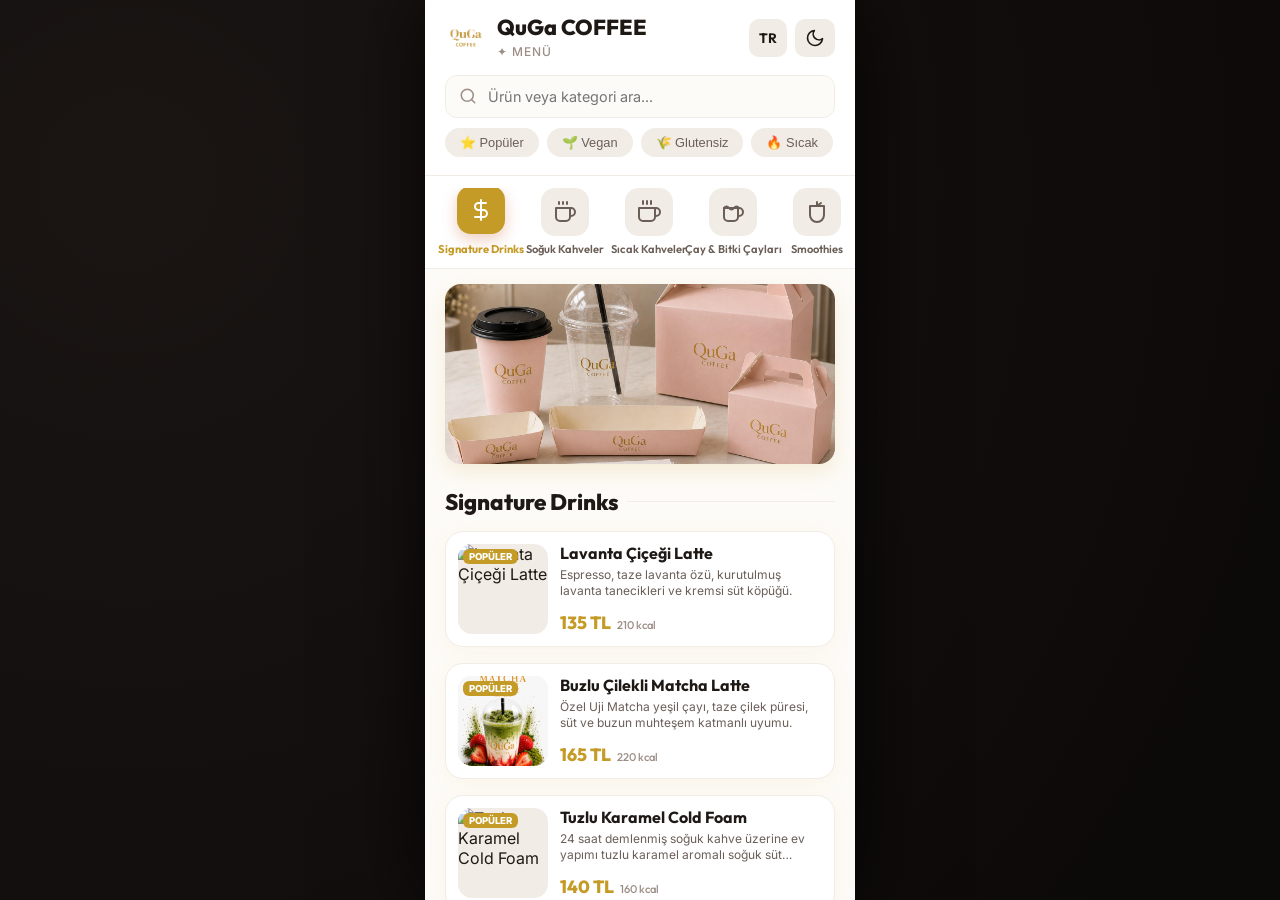
==== index.html @ a7fd1b4b "QuGa COFFEE statik QR menü" ====
<!DOCTYPE html>
<html lang="tr" data-theme="light">

<head>
  <meta charset="UTF-8">
  <meta name="viewport" content="width=device-width, initial-scale=1.0">
  <title>QuGa COFFEE | Menü</title>
  <meta name="description" content="QuGa COFFEE'nin tüm lezzetlerini keşfedin. Özel içecekler, smoothie'ler ve daha fazlası.">
  <link rel="stylesheet" href="app.css">
</head>

<body>
  <div class="app-shell">

    <!-- MOBILE SCREEN -->
    <div class="mobile-frame" id="app-view">

      <!-- STICKY HEADER -->
      <header>
        <div class="header-top">
          <div class="branding">
            <div class="logo-circle" style="background: transparent; box-shadow: none;">
              <img src="256c61ef-ed13-48c1-b684-1bd9c022a3b7.png" alt="QuGa COFFEE Logo"
                style="width: 44px; height: 44px; border-radius: 12px; object-fit: contain;">
            </div>
            <div class="brand-details">
              <h1 id="brand-name">QuGa COFFEE</h1>
              <span id="location-label">✦ Menü</span>
            </div>
          </div>

          <div class="header-actions">
            <!-- Language Toggle -->
            <button class="icon-btn" id="lang-toggle" aria-label="Dil Değiştir">
              <span id="lang-label">TR</span>
            </button>
            <!-- Theme Toggle -->
            <button class="icon-btn" id="theme-toggle" aria-label="Tema Değiştir">
              <svg id="theme-icon-dark" viewBox="0 0 24 24" width="20" height="20" fill="none" stroke="currentColor"
                stroke-width="2" stroke-linecap="round" stroke-linejoin="round">
                <path d="M21 12.79A9 9 0 1 1 11.21 3 7 7 0 0 0 21 12.79z" />
              </svg>
            </button>
          </div>
        </div>

        <!-- Search & Filter Tags -->
        <div class="search-filter-row">
          <div class="search-bar">
            <svg viewBox="0 0 24 24" width="18" height="18" fill="none" stroke="currentColor" stroke-width="2"
              stroke-linecap="round" stroke-linejoin="round">
              <circle cx="11" cy="11" r="8" />
              <line x1="21" y1="21" x2="16.65" y2="16.65" />
            </svg>
            <input type="text" id="menu-search" placeholder="Ürün veya kategori ara...">
          </div>
          <div class="filter-scroll">
            <button class="filter-pill" data-tag="popular" id="filter-popular">⭐ Popüler</button>
            <button class="filter-pill" data-tag="vegan" id="filter-vegan">🌱 Vegan</button>
            <button class="filter-pill" data-tag="gf" id="filter-gf">🌾 Glutensiz</button>
            <button class="filter-pill" data-tag="hot" id="filter-hot">🔥 Sıcak</button>
            <button class="filter-pill" data-tag="cold" id="filter-cold">❄️ Soğuk</button>
          </div>
        </div>
      </header>

      <!-- STICKY CATEGORY SLIDER -->
      <nav class="category-container" id="category-bar">
        <div class="category-scroll" id="categories-list">
          <!-- Populated dynamically via JS -->
        </div>
      </nav>

      <!-- WELCOME HERO BANNER -->
      <div class="welcome-hero" style="padding: 15px 20px 0 20px;">
        <img src="c365ce85-02cf-4708-bcb3-cc305e992cad.jpg" alt="QuGa COFFEE"
          style="width: 100%; height: 180px; object-fit: cover; border-radius: 16px; box-shadow: 0 8px 20px rgba(197, 155, 39, 0.15);">
      </div>

      <!-- DYNAMIC MENU BODY -->
      <main class="menu-section" id="menu-container">
        <!-- Populated dynamically via JS -->
      </main>

      <!-- FOOTER -->
      <footer class="app-footer">
        <span>© 2026 QuGa COFFEE</span>
      </footer>

      <!-- PRODUCT DETAIL MODAL -->
      <div class="modal-overlay" id="product-detail-modal">
        <div class="modal-sheet">
          <div class="modal-header">
            <span class="tag-mini" id="modal-category">Kategori</span>
            <button class="modal-close" id="btn-close-modal" aria-label="Kapat">
              <svg viewBox="0 0 24 24" width="20" height="20" fill="none" stroke="currentColor" stroke-width="2"
                stroke-linecap="round" stroke-linejoin="round">
                <line x1="18" y1="6" x2="6" y2="18" />
                <line x1="6" y1="6" x2="18" y2="18" />
              </svg>
            </button>
          </div>

          <img class="modal-hero-img" id="modal-image" src="" alt="Ürün Detay Görseli">

          <div class="modal-title-row">
            <h2 id="modal-name">Ürün İsmi</h2>
            <div class="menu-price" id="modal-price">0 TL</div>
          </div>

          <p class="modal-desc" id="modal-desc">Ürün açıklaması burada yer alır.</p>

          <div class="modal-meta-row">
            <div class="modal-meta-item" id="modal-cal-row">
              <span id="lbl-calories">Kalori</span>: <strong id="modal-calories">0 kcal</strong>
            </div>
            <div class="modal-meta-item" id="modal-allergen-row">
              <span id="lbl-allergens">Alerjen</span>: <strong id="modal-allergens">—</strong>
            </div>
          </div>
        </div>
      </div>

    </div>
    <!-- /mobile-frame -->

  </div>

  <!-- LOAD SCRIPTS -->
  <script src="menu-data.js"></script>
  <script src="app.js"></script>
</body>

</html>
---- app.css ----
/* app.css - Premium QR Menu Design System */

@import url('https://fonts.googleapis.com/css2?family=Inter:wght@300;400;500;600&family=Outfit:wght@400;500;600;700;800&display=swap');

:root {
  /* Light Theme Variables (QuGa Gold & Matcha/Rose) */
  --bg-color: #FDFBF7;
  --panel-bg: #FFFFFF;
  --text-primary: #1F1916;
  --text-secondary: #6B5E57;
  --text-tertiary: #9C8E86;
  --accent-amber: #C59B27;       /* QuGa Gold */
  --accent-amber-light: #FAF2E3; /* Soft Gold Background */
  --accent-mint: #7A9354;        /* Soft Matcha Green */
  --accent-mint-light: #F0F4E8;  /* Light Matcha Background */
  --accent-rose: #F3CFC6;        /* QuGa Pastel Pink */
  --accent-rose-light: #FDF5F2;  /* Light Pink Background */
  --border-color: #F1ECE6;
  --card-shadow: 0 4px 20px rgba(197, 155, 39, 0.06);
  --hover-shadow: 0 10px 30px rgba(197, 155, 39, 0.12);
  --glass-bg: rgba(255, 255, 255, 0.8);
  --glass-border: rgba(241, 236, 230, 0.5);
  
  --font-heading: 'Outfit', sans-serif;
  --font-body: 'Inter', sans-serif;
  
  --safe-area-top: 0px;
  --safe-area-bottom: 0px;
}

[data-theme="dark"] {
  /* Dark Theme Variables (Deep Rich Espresso & Warm Gold) */
  --bg-color: #120F0E;
  --panel-bg: #1A1513;
  --text-primary: #F7F5F2;
  --text-secondary: #BFAFA6;
  --text-tertiary: #8C7B72;
  --accent-amber: #D5B263;       /* Bright QuGa Gold */
  --accent-amber-light: #2A2114; /* Dark Gold Background */
  --accent-mint: #9EBD6E;        /* Bright Matcha Green */
  --accent-mint-light: #1D2413;  /* Dark Green Background */
  --accent-rose: #E2B4A8;        /* Rose Gold / Pink */
  --accent-rose-light: #251B18;  /* Dark Rose Background */
  --border-color: #29221F;
  --card-shadow: 0 4px 20px rgba(0, 0, 0, 0.4);
  --hover-shadow: 0 10px 30px rgba(0, 0, 0, 0.6);
  --glass-bg: rgba(26, 21, 19, 0.8);
  --glass-border: rgba(41, 34, 31, 0.5);
}

/* Reset & Base Styles */
* {
  margin: 0;
  padding: 0;
  box-sizing: border-box;
  -webkit-tap-highlight-color: transparent;
}

body {
  font-family: var(--font-body);
  background-color: var(--bg-color);
  color: var(--text-primary);
  overflow-x: hidden;
  min-height: 100vh;
}

/* Custom Scrollbar */
::-webkit-scrollbar {
  width: 6px;
  height: 6px;
}
::-webkit-scrollbar-track {
  background: transparent;
}
::-webkit-scrollbar-thumb {
  background: var(--border-color);
  border-radius: 10px;
}
::-webkit-scrollbar-thumb:hover {
  background: var(--text-tertiary);
}

/* ── App Shell & Mobile Frame ───────────────────────────────────────────── */

.app-shell {
  display: flex;
  justify-content: center;
  align-items: flex-start;
  min-height: 100vh;
  background: var(--bg-color);
}

/* On desktop: render as a centered phone-sized column */
@media (min-width: 601px) {
  .app-shell {
    background: radial-gradient(circle at 10% 20%, #1a1513 0%, #0c0a09 90%);
  }
  .mobile-frame {
    width: 430px;
    min-height: 100vh;
    max-height: 100vh;
    overflow-y: auto;
    background-color: var(--bg-color);
    box-shadow: 0 0 80px rgba(0,0,0,0.8);
    position: relative;
  }
}

/* On mobile: full screen */
@media (max-width: 600px) {
  .mobile-frame {
    width: 100vw;
    min-height: 100vh;
    overflow-y: auto;
    background-color: var(--bg-color);
  }
}

/* Shared mobile-frame styles */
.mobile-frame {
  display: flex;
  flex-direction: column;
}


/* Main Application Styling */

/* Header & Banner */
header {
  padding: 16px 20px;
  background: var(--panel-bg);
  border-bottom: 1px solid var(--border-color);
  display: flex;
  flex-direction: column;
  gap: 15px;
  position: sticky;
  top: 0;
  z-index: 100;
}

.header-top {
  display: flex;
  justify-content: space-between;
  align-items: center;
}

.branding {
  display: flex;
  align-items: center;
  gap: 10px;
}

.logo-circle {
  width: 42px;
  height: 42px;
  border-radius: 12px;
  display: flex;
  align-items: center;
  justify-content: center;
}

.brand-details h1 {
  font-family: var(--font-heading);
  font-size: 1.35rem;
  font-weight: 800;
  color: var(--text-primary);
  line-height: 1.1;
}

.brand-details span {
  font-size: 0.75rem;
  color: var(--text-tertiary);
  font-weight: 500;
  text-transform: uppercase;
  letter-spacing: 1px;
}

.header-actions {
  display: flex;
  align-items: center;
  gap: 8px;
}

.icon-btn {
  min-width: 38px;
  height: 38px;
  border-radius: 10px;
  background: var(--border-color);
  border: none;
  color: var(--text-primary);
  display: flex;
  align-items: center;
  justify-content: center;
  padding: 0 10px;
  cursor: pointer;
  transition: all 0.2s ease;
  font-family: var(--font-heading);
  font-weight: 700;
  font-size: 0.85rem;
}

.icon-btn:hover {
  background: var(--accent-amber-light);
  color: var(--accent-amber);
}

/* Search and Filters */
.search-filter-row {
  display: flex;
  flex-direction: column;
  gap: 10px;
}

.search-bar {
  position: relative;
  width: 100%;
}

.search-bar input {
  width: 100%;
  padding: 12px 16px 12px 42px;
  border-radius: 12px;
  border: 1px solid var(--border-color);
  background: var(--bg-color);
  color: var(--text-primary);
  font-family: var(--font-body);
  font-size: 0.9rem;
  transition: all 0.2s ease;
}

.search-bar input:focus {
  outline: none;
  border-color: var(--accent-amber);
  box-shadow: 0 0 0 3px var(--accent-amber-light);
}

.search-bar svg {
  position: absolute;
  left: 14px;
  top: 50%;
  transform: translateY(-50%);
  color: var(--text-tertiary);
}

/* Dietary Filter Tags */
.filter-scroll {
  display: flex;
  gap: 8px;
  overflow-x: auto;
  padding-bottom: 2px;
  scrollbar-width: none; /* Firefox */
}

.filter-scroll::-webkit-scrollbar {
  display: none; /* Chrome/Safari */
}

.filter-pill {
  padding: 6px 14px;
  border-radius: 20px;
  background: var(--border-color);
  border: 1px solid transparent;
  color: var(--text-secondary);
  font-size: 0.8rem;
  font-weight: 500;
  cursor: pointer;
  white-space: nowrap;
  transition: all 0.2s ease;
  display: flex;
  align-items: center;
  gap: 6px;
}

.filter-pill.active {
  background: var(--accent-amber-light);
  border-color: var(--accent-amber);
  color: var(--accent-amber);
}

.filter-pill.active-mint {
  background: var(--accent-mint-light);
  border-color: var(--accent-mint);
  color: var(--accent-mint);
}

/* Sticky Category Scroll */
.category-container {
  background: var(--panel-bg);
  border-bottom: 1px solid var(--border-color);
  position: sticky;
  top: 135px; /* Just below header */
  z-index: 99;
  padding: 12px 0;
}

.category-scroll {
  display: flex;
  gap: 12px;
  overflow-x: auto;
  padding: 0 20px;
  scrollbar-width: none;
}

.category-scroll::-webkit-scrollbar {
  display: none;
}

.category-card {
  display: flex;
  flex-direction: column;
  align-items: center;
  gap: 6px;
  min-width: 72px;
  cursor: pointer;
  transition: all 0.2s ease;
}

.category-icon {
  width: 48px;
  height: 48px;
  border-radius: 14px;
  background: var(--border-color);
  color: var(--text-secondary);
  display: flex;
  align-items: center;
  justify-content: center;
  transition: all 0.2s ease;
}

.category-card span {
  font-family: var(--font-heading);
  font-size: 0.7rem;
  font-weight: 600;
  color: var(--text-secondary);
  text-align: center;
  white-space: nowrap;
}

.category-card.active .category-icon {
  background: var(--accent-amber);
  color: #FFFFFF;
  box-shadow: 0 6px 15px rgba(194, 65, 12, 0.25);
  transform: translateY(-2px);
}

.category-card.active span {
  color: var(--accent-amber);
  font-weight: 700;
}

/* Menu Items List */
.menu-section {
  padding: 20px;
}

.section-title {
  font-family: var(--font-heading);
  font-size: 1.4rem;
  font-weight: 800;
  margin-bottom: 15px;
  color: var(--text-primary);
  display: flex;
  align-items: center;
  gap: 8px;
}

.section-title::after {
  content: '';
  flex: 1;
  height: 1px;
  background: var(--border-color);
}

.menu-grid {
  display: flex;
  flex-direction: column;
  gap: 16px;
  margin-bottom: 35px;
}

/* Modern Glassmorphic Menu Card */
.menu-card {
  display: flex;
  background: var(--panel-bg);
  border: 1px solid var(--border-color);
  border-radius: 18px;
  padding: 12px;
  gap: 12px;
  box-shadow: var(--card-shadow);
  transition: all 0.25s cubic-bezier(0.4, 0, 0.2, 1);
  cursor: pointer;
  position: relative;
  overflow: hidden;
}

.menu-card:hover {
  transform: translateY(-2px);
  box-shadow: var(--hover-shadow);
  border-color: var(--accent-amber-light);
}

.menu-card-img-wrapper {
  width: 90px;
  height: 90px;
  border-radius: 14px;
  overflow: hidden;
  position: relative;
  flex-shrink: 0;
  background: #F1ECE6;
}

.menu-card-img {
  width: 100%;
  height: 100%;
  object-fit: cover;
  transition: transform 0.3s ease;
}

.menu-card:hover .menu-card-img {
  transform: scale(1.08);
}

.badge-overlay {
  position: absolute;
  top: 5px;
  left: 5px;
  background: var(--accent-amber);
  color: white;
  font-size: 0.6rem;
  font-weight: 800;
  padding: 2px 6px;
  border-radius: 6px;
  text-transform: uppercase;
}

.badge-overlay.badge-cold {
  background: var(--accent-mint);
}

.menu-card-info {
  flex: 1;
  display: flex;
  flex-direction: column;
  justify-content: space-between;
}

.menu-card-top h3 {
  font-family: var(--font-heading);
  font-size: 1rem;
  font-weight: 700;
  color: var(--text-primary);
  margin-bottom: 4px;
  line-height: 1.2;
}

.menu-card-desc {
  font-size: 0.75rem;
  color: var(--text-secondary);
  line-height: 1.35;
  display: -webkit-box;
  -webkit-line-clamp: 2;
  -webkit-box-orient: vertical;
  overflow: hidden;
  margin-bottom: 6px;
}

.menu-card-bottom {
  display: flex;
  justify-content: space-between;
  align-items: center;
}

.menu-price {
  font-family: var(--font-heading);
  font-size: 1.1rem;
  font-weight: 800;
  color: var(--accent-amber);
}

.menu-cal {
  font-size: 0.7rem;
  color: var(--text-tertiary);
  margin-left: 6px;
  font-weight: 500;
}

.btn-add-quick {
  width: 32px;
  height: 32px;
  border-radius: 10px;
  background: var(--accent-amber-light);
  color: var(--accent-amber);
  border: none;
  display: flex;
  align-items: center;
  justify-content: center;
  cursor: pointer;
  transition: all 0.2s ease;
}

.btn-add-quick:hover {
  background: var(--accent-amber);
  color: white;
  transform: scale(1.05);
}

.item-tags {
  display: flex;
  gap: 4px;
  margin-top: 4px;
}

.tag-mini {
  font-size: 0.6rem;
  font-weight: 600;
  padding: 1px 5px;
  border-radius: 4px;
  background: var(--border-color);
  color: var(--text-secondary);
}

.tag-mini.tag-vegan {
  background: var(--accent-mint-light);
  color: var(--accent-mint);
}

/* Removed: floating cart/waiter buttons (static menu has no ordering) */

/* Detail Modal Overlay */
.modal-overlay {
  position: absolute;
  top: 0;
  left: 0;
  width: 100%;
  height: 100%;
  background: rgba(0, 0, 0, 0.6);
  backdrop-filter: blur(4px);
  z-index: 300;
  display: flex;
  justify-content: flex-end;
  flex-direction: column;
  opacity: 0;
  pointer-events: none;
  transition: opacity 0.3s ease;
}

.modal-overlay.open {
  opacity: 1;
  pointer-events: auto;
}

.modal-sheet {
  background: var(--panel-bg);
  border-top-left-radius: 32px;
  border-top-right-radius: 32px;
  max-height: 85%;
  overflow-y: auto;
  padding: 24px;
  display: flex;
  flex-direction: column;
  transform: translateY(100%);
  transition: transform 0.3s cubic-bezier(0.16, 1, 0.3, 1);
  box-shadow: 0 -10px 40px rgba(0,0,0,0.15);
}

.modal-overlay.open .modal-sheet {
  transform: translateY(0);
}

.modal-header {
  display: flex;
  justify-content: space-between;
  align-items: center;
  margin-bottom: 20px;
}

.modal-close {
  width: 36px;
  height: 36px;
  border-radius: 50%;
  background: var(--border-color);
  border: none;
  color: var(--text-primary);
  display: flex;
  align-items: center;
  justify-content: center;
  cursor: pointer;
}

.modal-hero-img {
  width: 100%;
  height: 200px;
  border-radius: 20px;
  object-fit: cover;
  margin-bottom: 20px;
}

.modal-title-row {
  display: flex;
  justify-content: space-between;
  align-items: flex-start;
  margin-bottom: 10px;
}

.modal-title-row h2 {
  font-family: var(--font-heading);
  font-size: 1.35rem;
  font-weight: 800;
  color: var(--text-primary);
  max-width: 75%;
}

.modal-desc {
  font-size: 0.85rem;
  color: var(--text-secondary);
  line-height: 1.5;
  margin-bottom: 20px;
}

.modal-meta-row {
  display: flex;
  gap: 15px;
  padding-bottom: 20px;
  border-bottom: 1px solid var(--border-color);
  margin-bottom: 20px;
  font-size: 0.8rem;
  color: var(--text-secondary);
}

.modal-meta-item strong {
  color: var(--text-primary);
}

/* Removed: customizer, qty control, add-to-cart button (static menu) */

/* App Footer */
.app-footer {
  padding: 24px 20px;
  text-align: center;
  border-top: 1px solid var(--border-color);
  font-size: 0.8rem;
  color: var(--text-tertiary);
}

/* App Footer */
.app-footer {
  padding: 24px 20px;
  text-align: center;
  border-top: 1px solid var(--border-color);
  font-size: 0.8rem;
  color: var(--text-tertiary);
}

/* Empty Search State */
.search-empty {
  display: flex;
  flex-direction: column;
  align-items: center;
  justify-content: center;
  padding: 40px 20px;
  color: var(--text-tertiary);
  gap: 10px;
}

.search-empty p {
  font-size: 0.9rem;
  text-align: center;
}
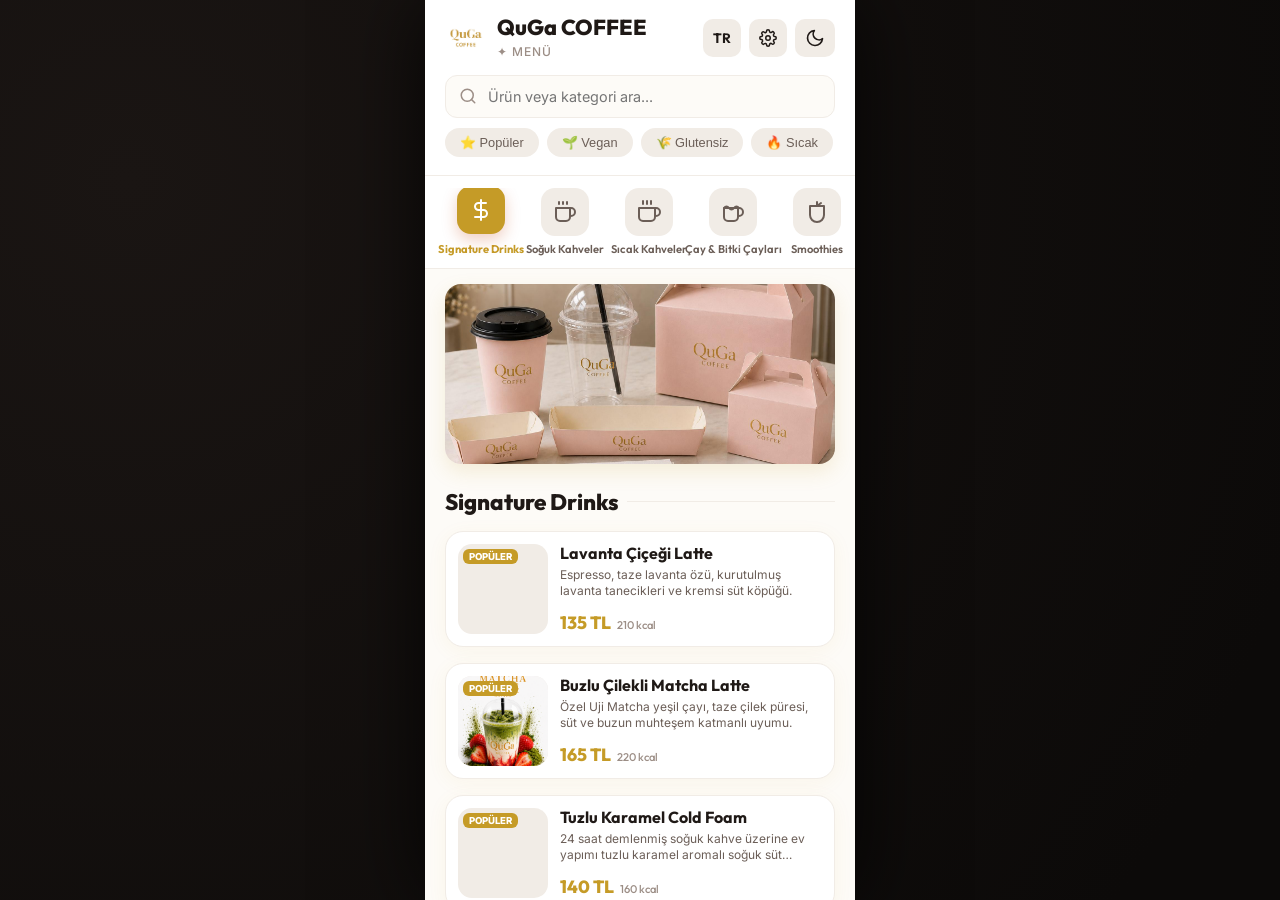
==== commit 5880edb0: "Admin paneli: fiyat ve resim düzenleme" ====
--- a/index.html
+++ b/index.html
@@ -33,6 +33,14 @@
             <!-- Language Toggle -->
             <button class="icon-btn" id="lang-toggle" aria-label="Dil Değiştir">
               <span id="lang-label">TR</span>
+            </button>
+            <!-- Admin Trigger (settings icon) -->
+            <button class="icon-btn" id="btn-admin-trigger" aria-label="Admin Girişi">
+              <svg viewBox="0 0 24 24" width="18" height="18" fill="none" stroke="currentColor"
+                stroke-width="2" stroke-linecap="round" stroke-linejoin="round">
+                <circle cx="12" cy="12" r="3"/>
+                <path d="M19.4 15a1.65 1.65 0 0 0 .33 1.82l.06.06a2 2 0 0 1-2.83 2.83l-.06-.06a1.65 1.65 0 0 0-1.82-.33 1.65 1.65 0 0 0-1 1.51V21a2 2 0 0 1-4 0v-.09A1.65 1.65 0 0 0 9 19.4a1.65 1.65 0 0 0-1.82.33l-.06.06a2 2 0 0 1-2.83-2.83l.06-.06A1.65 1.65 0 0 0 4.68 15a1.65 1.65 0 0 0-1.51-1H3a2 2 0 0 1 0-4h.09A1.65 1.65 0 0 0 4.6 9a1.65 1.65 0 0 0-.33-1.82l-.06-.06a2 2 0 0 1 2.83-2.83l.06.06A1.65 1.65 0 0 0 9 4.68a1.65 1.65 0 0 0 1-1.51V3a2 2 0 0 1 4 0v.09a1.65 1.65 0 0 0 1 1.51 1.65 1.65 0 0 0 1.82-.33l.06-.06a2 2 0 0 1 2.83 2.83l-.06.06A1.65 1.65 0 0 0 19.4 9a1.65 1.65 0 0 0 1.51 1H21a2 2 0 0 1 0 4h-.09a1.65 1.65 0 0 0-1.51 1z"/>
+              </svg>
             </button>
             <!-- Theme Toggle -->
             <button class="icon-btn" id="theme-toggle" aria-label="Tema Değiştir">
@@ -66,9 +74,7 @@
 
       <!-- STICKY CATEGORY SLIDER -->
       <nav class="category-container" id="category-bar">
-        <div class="category-scroll" id="categories-list">
-          <!-- Populated dynamically via JS -->
-        </div>
+        <div class="category-scroll" id="categories-list"></div>
       </nav>
 
       <!-- WELCOME HERO BANNER -->
@@ -78,16 +84,16 @@
       </div>
 
       <!-- DYNAMIC MENU BODY -->
-      <main class="menu-section" id="menu-container">
-        <!-- Populated dynamically via JS -->
-      </main>
+      <main class="menu-section" id="menu-container"></main>
 
       <!-- FOOTER -->
       <footer class="app-footer">
         <span>© 2026 QuGa COFFEE</span>
       </footer>
 
+      <!-- ══════════════════════════════════════════════ -->
       <!-- PRODUCT DETAIL MODAL -->
+      <!-- ══════════════════════════════════════════════ -->
       <div class="modal-overlay" id="product-detail-modal">
         <div class="modal-sheet">
           <div class="modal-header">
@@ -95,31 +101,150 @@
             <button class="modal-close" id="btn-close-modal" aria-label="Kapat">
               <svg viewBox="0 0 24 24" width="20" height="20" fill="none" stroke="currentColor" stroke-width="2"
                 stroke-linecap="round" stroke-linejoin="round">
-                <line x1="18" y1="6" x2="6" y2="18" />
-                <line x1="6" y1="6" x2="18" y2="18" />
-              </svg>
-            </button>
-          </div>
-
+                <line x1="18" y1="6" x2="6" y2="18" /><line x1="6" y1="6" x2="18" y2="18" />
+              </svg>
+            </button>
+          </div>
           <img class="modal-hero-img" id="modal-image" src="" alt="Ürün Detay Görseli">
-
           <div class="modal-title-row">
             <h2 id="modal-name">Ürün İsmi</h2>
             <div class="menu-price" id="modal-price">0 TL</div>
           </div>
-
           <p class="modal-desc" id="modal-desc">Ürün açıklaması burada yer alır.</p>
-
           <div class="modal-meta-row">
-            <div class="modal-meta-item" id="modal-cal-row">
+            <div class="modal-meta-item">
               <span id="lbl-calories">Kalori</span>: <strong id="modal-calories">0 kcal</strong>
             </div>
-            <div class="modal-meta-item" id="modal-allergen-row">
+            <div class="modal-meta-item">
               <span id="lbl-allergens">Alerjen</span>: <strong id="modal-allergens">—</strong>
             </div>
           </div>
         </div>
       </div>
+
+      <!-- ══════════════════════════════════════════════ -->
+      <!-- ADMIN LOGIN MODAL -->
+      <!-- ══════════════════════════════════════════════ -->
+      <div class="modal-overlay" id="admin-login-modal">
+        <div class="modal-sheet admin-modal-sheet">
+          <div class="modal-header">
+            <h2 class="admin-modal-title">
+              <svg viewBox="0 0 24 24" width="20" height="20" fill="none" stroke="currentColor" stroke-width="2"
+                stroke-linecap="round" stroke-linejoin="round" style="color:var(--accent-amber)">
+                <rect x="3" y="11" width="18" height="11" rx="2" ry="2"/>
+                <path d="M7 11V7a5 5 0 0 1 10 0v4"/>
+              </svg>
+              Admin Girişi
+            </h2>
+            <button class="modal-close" id="btn-close-admin-login" aria-label="Kapat">
+              <svg viewBox="0 0 24 24" width="20" height="20" fill="none" stroke="currentColor" stroke-width="2"
+                stroke-linecap="round" stroke-linejoin="round">
+                <line x1="18" y1="6" x2="6" y2="18" /><line x1="6" y1="6" x2="18" y2="18" />
+              </svg>
+            </button>
+          </div>
+          <div class="admin-form">
+            <div class="admin-field">
+              <label for="admin-username">Kullanıcı Adı</label>
+              <input type="text" id="admin-username" placeholder="admin" autocomplete="off">
+            </div>
+            <div class="admin-field">
+              <label for="admin-password">Şifre</label>
+              <input type="password" id="admin-password" placeholder="••••••">
+            </div>
+            <div class="admin-error" id="admin-login-error">Hatalı kullanıcı adı veya şifre!</div>
+            <button class="btn-admin-submit" id="btn-admin-login-submit">Giriş Yap</button>
+          </div>
+        </div>
+      </div>
+
+      <!-- ══════════════════════════════════════════════ -->
+      <!-- ADMIN PANEL DRAWER -->
+      <!-- ══════════════════════════════════════════════ -->
+      <div class="admin-panel-overlay" id="admin-panel">
+        <div class="admin-panel-sheet">
+
+          <!-- Panel Header -->
+          <div class="admin-panel-header">
+            <div style="display:flex;align-items:center;gap:10px;">
+              <div class="admin-badge">ADMIN</div>
+              <span style="font-family:var(--font-heading);font-weight:800;font-size:1.1rem;">Menü Yönetimi</span>
+            </div>
+            <button class="modal-close" id="btn-close-admin-panel" aria-label="Kapat">
+              <svg viewBox="0 0 24 24" width="20" height="20" fill="none" stroke="currentColor" stroke-width="2"
+                stroke-linecap="round" stroke-linejoin="round">
+                <line x1="18" y1="6" x2="6" y2="18" /><line x1="6" y1="6" x2="18" y2="18" />
+              </svg>
+            </button>
+          </div>
+
+          <p class="admin-panel-desc">Fiyat veya resim URL'sini değiştir, Kaydet'e bas.</p>
+
+          <!-- Product List (populated by JS) -->
+          <div class="admin-items-list" id="admin-items-list"></div>
+
+          <!-- Footer actions -->
+          <div class="admin-panel-footer">
+            <button class="btn-admin-logout" id="btn-admin-logout">
+              <svg viewBox="0 0 24 24" width="16" height="16" fill="none" stroke="currentColor" stroke-width="2"
+                stroke-linecap="round" stroke-linejoin="round">
+                <path d="M9 21H5a2 2 0 0 1-2-2V5a2 2 0 0 1 2-2h4"/>
+                <polyline points="16 17 21 12 16 7"/>
+                <line x1="21" y1="12" x2="9" y2="12"/>
+              </svg>
+              Çıkış Yap
+            </button>
+            <button class="btn-admin-reset" id="btn-admin-reset">
+              <svg viewBox="0 0 24 24" width="16" height="16" fill="none" stroke="currentColor" stroke-width="2"
+                stroke-linecap="round" stroke-linejoin="round">
+                <polyline points="1 4 1 10 7 10"/>
+                <path d="M3.51 15a9 9 0 1 0 .49-4.95"/>
+              </svg>
+              Varsayılana Sıfırla
+            </button>
+          </div>
+        </div>
+      </div>
+
+      <!-- ══════════════════════════════════════════════ -->
+      <!-- ADMIN ITEM EDIT MODAL -->
+      <!-- ══════════════════════════════════════════════ -->
+      <div class="modal-overlay" id="admin-edit-modal">
+        <div class="modal-sheet admin-modal-sheet">
+          <div class="modal-header">
+            <h2 class="admin-modal-title" id="admin-edit-title">Ürün Düzenle</h2>
+            <button class="modal-close" id="btn-close-admin-edit" aria-label="Kapat">
+              <svg viewBox="0 0 24 24" width="20" height="20" fill="none" stroke="currentColor" stroke-width="2"
+                stroke-linecap="round" stroke-linejoin="round">
+                <line x1="18" y1="6" x2="6" y2="18" /><line x1="6" y1="6" x2="18" y2="18" />
+              </svg>
+            </button>
+          </div>
+
+          <!-- Current image preview -->
+          <div class="edit-img-preview-wrap">
+            <img id="edit-img-preview" src="" alt="Ürün Görseli">
+          </div>
+
+          <div class="admin-form">
+            <div class="admin-field">
+              <label for="edit-price">Fiyat (TL)</label>
+              <input type="number" id="edit-price" placeholder="0" min="0" step="1">
+            </div>
+            <div class="admin-field">
+              <label for="edit-image">Resim URL veya Dosya Adı</label>
+              <input type="text" id="edit-image" placeholder="https://... veya dosyaadi.jpg">
+              <span class="field-hint">URL veya projedeki resim dosya adını girin</span>
+            </div>
+            <button class="btn-admin-submit" id="btn-admin-edit-save">
+              ✓ Kaydet
+            </button>
+          </div>
+        </div>
+      </div>
+
+      <!-- Toast Notification -->
+      <div class="admin-toast" id="admin-toast"></div>
 
     </div>
     <!-- /mobile-frame -->
--- a/app.css
+++ b/app.css
@@ -667,3 +667,363 @@
   text-align: center;
 }
 
+/* ── Admin Icon Button Active State ─────────────────────────────────────── */
+
+#btn-admin-trigger.admin-active {
+  background: var(--accent-amber-light);
+  color: var(--accent-amber);
+  box-shadow: 0 0 0 2px var(--accent-amber);
+}
+
+/* ── Admin Login Modal ───────────────────────────────────────────────────── */
+
+.admin-modal-sheet {
+  max-height: 60%;
+}
+
+.admin-modal-title {
+  font-family: var(--font-heading);
+  font-size: 1.15rem;
+  font-weight: 800;
+  display: flex;
+  align-items: center;
+  gap: 8px;
+}
+
+.admin-form {
+  display: flex;
+  flex-direction: column;
+  gap: 14px;
+  margin-top: 8px;
+}
+
+.admin-field {
+  display: flex;
+  flex-direction: column;
+  gap: 5px;
+}
+
+.admin-field label {
+  font-size: 0.78rem;
+  font-weight: 600;
+  color: var(--text-secondary);
+  text-transform: uppercase;
+  letter-spacing: 0.5px;
+}
+
+.admin-field input {
+  padding: 12px 14px;
+  border-radius: 12px;
+  border: 1.5px solid var(--border-color);
+  background: var(--bg-color);
+  color: var(--text-primary);
+  font-family: var(--font-body);
+  font-size: 0.95rem;
+  transition: border-color 0.2s;
+  outline: none;
+}
+
+.admin-field input:focus {
+  border-color: var(--accent-amber);
+  box-shadow: 0 0 0 3px var(--accent-amber-light);
+}
+
+.field-hint {
+  font-size: 0.72rem;
+  color: var(--text-tertiary);
+  margin-top: 2px;
+}
+
+.admin-error {
+  color: #EF4444;
+  font-size: 0.82rem;
+  font-weight: 600;
+  display: none;
+  background: #FEF2F2;
+  border-radius: 8px;
+  padding: 8px 12px;
+}
+
+.btn-admin-submit {
+  background: linear-gradient(135deg, var(--accent-amber) 0%, #D5B263 100%);
+  color: white;
+  border: none;
+  padding: 14px;
+  border-radius: 12px;
+  font-family: var(--font-heading);
+  font-weight: 700;
+  font-size: 1rem;
+  cursor: pointer;
+  transition: all 0.2s ease;
+  margin-top: 4px;
+}
+
+.btn-admin-submit:hover {
+  opacity: 0.92;
+  transform: translateY(-1px);
+}
+
+/* ── Admin Panel Drawer (full-screen slide-in) ───────────────────────────── */
+
+.admin-panel-overlay {
+  position: absolute;
+  top: 0;
+  left: 0;
+  width: 100%;
+  height: 100%;
+  background: var(--bg-color);
+  z-index: 500;
+  display: flex;
+  flex-direction: column;
+  transform: translateX(100%);
+  transition: transform 0.35s cubic-bezier(0.16, 1, 0.3, 1);
+  overflow: hidden;
+}
+
+.admin-panel-overlay.open {
+  transform: translateX(0);
+}
+
+.admin-panel-sheet {
+  display: flex;
+  flex-direction: column;
+  height: 100%;
+  overflow: hidden;
+}
+
+.admin-panel-header {
+  display: flex;
+  justify-content: space-between;
+  align-items: center;
+  padding: 20px 20px 12px 20px;
+  background: var(--panel-bg);
+  border-bottom: 1px solid var(--border-color);
+  flex-shrink: 0;
+}
+
+.admin-badge {
+  background: var(--accent-amber);
+  color: white;
+  font-size: 0.65rem;
+  font-weight: 800;
+  letter-spacing: 1px;
+  padding: 3px 8px;
+  border-radius: 6px;
+}
+
+.admin-panel-desc {
+  font-size: 0.82rem;
+  color: var(--text-tertiary);
+  padding: 10px 20px;
+  background: var(--accent-amber-light);
+  border-bottom: 1px solid var(--border-color);
+  flex-shrink: 0;
+}
+
+.admin-items-list {
+  flex: 1;
+  overflow-y: auto;
+  padding: 12px 16px;
+  display: flex;
+  flex-direction: column;
+  gap: 8px;
+}
+
+.admin-item-row {
+  display: flex;
+  align-items: center;
+  gap: 12px;
+  background: var(--panel-bg);
+  border: 1px solid var(--border-color);
+  border-radius: 14px;
+  padding: 10px 12px;
+  transition: box-shadow 0.2s;
+}
+
+.admin-item-row:hover {
+  box-shadow: var(--card-shadow);
+}
+
+.admin-item-thumb {
+  width: 52px;
+  height: 52px;
+  border-radius: 10px;
+  object-fit: cover;
+  flex-shrink: 0;
+  background: var(--border-color);
+}
+
+.admin-item-info {
+  flex: 1;
+  min-width: 0;
+}
+
+.admin-item-name {
+  font-family: var(--font-heading);
+  font-size: 0.88rem;
+  font-weight: 700;
+  color: var(--text-primary);
+  white-space: nowrap;
+  overflow: hidden;
+  text-overflow: ellipsis;
+}
+
+.admin-item-price {
+  font-size: 0.8rem;
+  color: var(--accent-amber);
+  font-weight: 600;
+  margin-top: 2px;
+  display: flex;
+  align-items: center;
+  gap: 6px;
+}
+
+.edited-badge {
+  background: var(--accent-mint-light);
+  color: var(--accent-mint);
+  font-size: 0.65rem;
+  font-weight: 700;
+  padding: 1px 6px;
+  border-radius: 5px;
+  text-transform: uppercase;
+}
+
+.btn-admin-edit-item {
+  width: 36px;
+  height: 36px;
+  flex-shrink: 0;
+  border-radius: 10px;
+  background: var(--accent-amber-light);
+  border: none;
+  color: var(--accent-amber);
+  display: flex;
+  align-items: center;
+  justify-content: center;
+  cursor: pointer;
+  transition: all 0.2s;
+}
+
+.btn-admin-edit-item:hover {
+  background: var(--accent-amber);
+  color: white;
+}
+
+.admin-panel-footer {
+  display: flex;
+  gap: 10px;
+  padding: 14px 16px;
+  background: var(--panel-bg);
+  border-top: 1px solid var(--border-color);
+  flex-shrink: 0;
+}
+
+.btn-admin-logout,
+.btn-admin-reset {
+  flex: 1;
+  display: flex;
+  align-items: center;
+  justify-content: center;
+  gap: 7px;
+  padding: 11px;
+  border-radius: 12px;
+  font-family: var(--font-heading);
+  font-weight: 700;
+  font-size: 0.85rem;
+  cursor: pointer;
+  border: none;
+  transition: all 0.2s;
+}
+
+.btn-admin-logout {
+  background: #FEF2F2;
+  color: #EF4444;
+}
+
+.btn-admin-logout:hover {
+  background: #EF4444;
+  color: white;
+}
+
+.btn-admin-reset {
+  background: var(--border-color);
+  color: var(--text-secondary);
+}
+
+.btn-admin-reset:hover {
+  background: var(--text-tertiary);
+  color: white;
+}
+
+/* ── Admin Edit Modal Image Preview ─────────────────────────────────────── */
+
+.edit-img-preview-wrap {
+  width: 100%;
+  height: 160px;
+  border-radius: 16px;
+  overflow: hidden;
+  background: var(--border-color);
+  margin-bottom: 16px;
+  flex-shrink: 0;
+}
+
+.edit-img-preview-wrap img {
+  width: 100%;
+  height: 100%;
+  object-fit: cover;
+}
+
+/* ── Admin Edit Button on Cards ──────────────────────────────────────────── */
+
+.menu-card.admin-highlight {
+  border: 1.5px solid var(--accent-amber-light);
+}
+
+.btn-card-admin-edit {
+  position: absolute;
+  top: 8px;
+  right: 8px;
+  z-index: 10;
+  width: 30px;
+  height: 30px;
+  border-radius: 8px;
+  background: var(--accent-amber);
+  color: white;
+  border: none;
+  display: flex;
+  align-items: center;
+  justify-content: center;
+  cursor: pointer;
+  box-shadow: 0 2px 8px rgba(0,0,0,0.25);
+  transition: all 0.2s;
+}
+
+.btn-card-admin-edit:hover {
+  transform: scale(1.1);
+  background: #D5B263;
+}
+
+/* ── Toast Notification ──────────────────────────────────────────────────── */
+
+.admin-toast {
+  position: fixed;
+  bottom: 30px;
+  left: 50%;
+  transform: translateX(-50%) translateY(20px);
+  background: #1F1916;
+  color: white;
+  padding: 11px 22px;
+  border-radius: 20px;
+  font-size: 0.85rem;
+  font-weight: 600;
+  box-shadow: 0 6px 20px rgba(0,0,0,0.3);
+  z-index: 9999;
+  opacity: 0;
+  pointer-events: none;
+  transition: all 0.3s cubic-bezier(0.175, 0.885, 0.32, 1.275);
+  white-space: nowrap;
+}
+
+.admin-toast.show {
+  opacity: 1;
+  transform: translateX(-50%) translateY(0);
+}
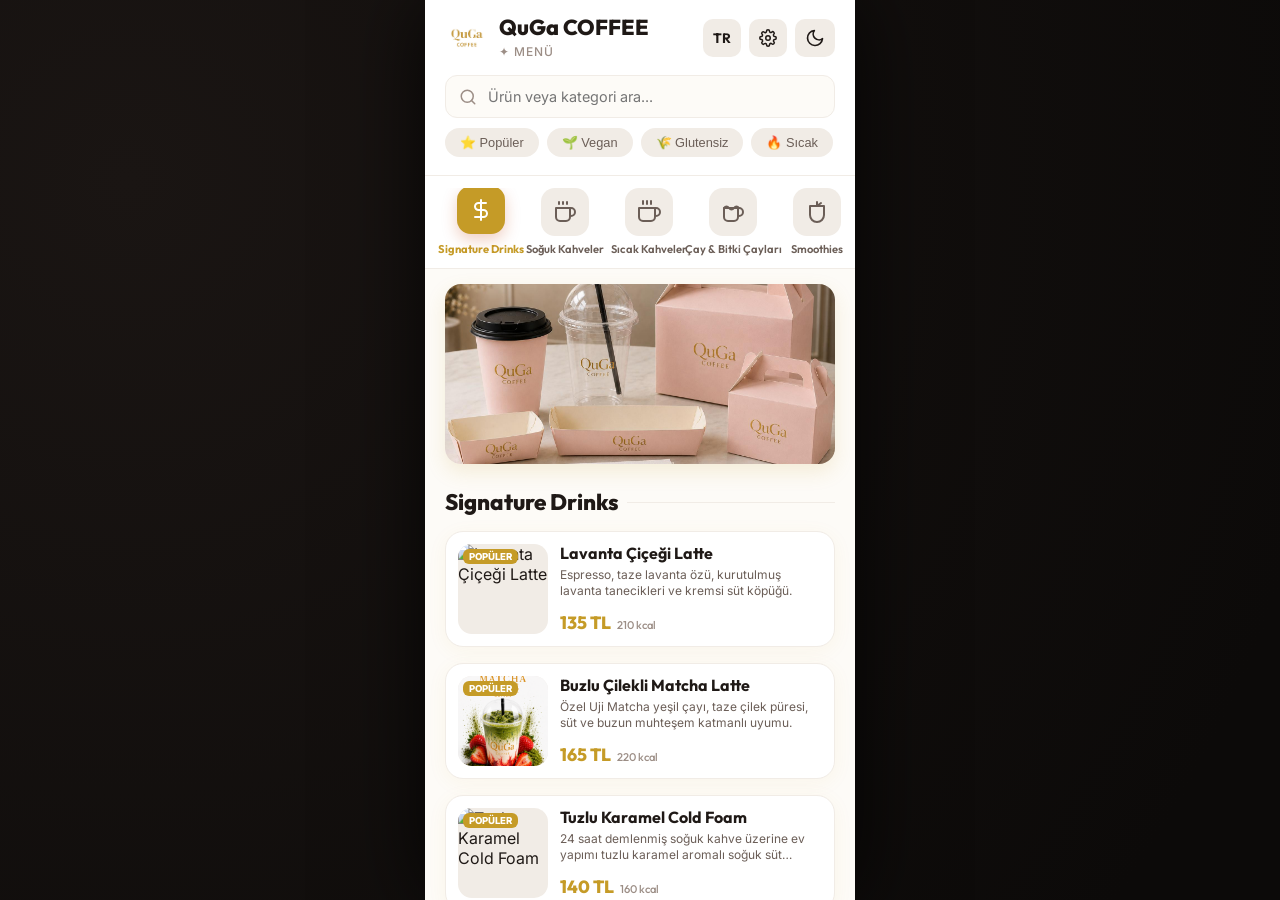
==== commit 5f78b3cb: "Detaylı admin paneli: galeri, isim, açıklama, fiyat düzenleme" ====
--- a/index.html
+++ b/index.html
@@ -5,142 +5,113 @@
   <meta charset="UTF-8">
   <meta name="viewport" content="width=device-width, initial-scale=1.0">
   <title>QuGa COFFEE | Menü</title>
-  <meta name="description" content="QuGa COFFEE'nin tüm lezzetlerini keşfedin. Özel içecekler, smoothie'ler ve daha fazlası.">
+  <meta name="description" content="QuGa COFFEE'nin tüm lezzetlerini keşfedin.">
   <link rel="stylesheet" href="app.css">
 </head>
 
 <body>
   <div class="app-shell">
-
-    <!-- MOBILE SCREEN -->
     <div class="mobile-frame" id="app-view">
 
-      <!-- STICKY HEADER -->
+      <!-- ══ STICKY HEADER ══════════════════════════════ -->
       <header>
         <div class="header-top">
           <div class="branding">
-            <div class="logo-circle" style="background: transparent; box-shadow: none;">
-              <img src="256c61ef-ed13-48c1-b684-1bd9c022a3b7.png" alt="QuGa COFFEE Logo"
-                style="width: 44px; height: 44px; border-radius: 12px; object-fit: contain;">
+            <div class="logo-circle">
+              <img src="256c61ef-ed13-48c1-b684-1bd9c022a3b7.png" alt="QuGa COFFEE Logo">
             </div>
             <div class="brand-details">
-              <h1 id="brand-name">QuGa COFFEE</h1>
-              <span id="location-label">✦ Menü</span>
-            </div>
-          </div>
-
+              <h1>QuGa COFFEE</h1>
+              <span id="admin-status-label">✦ Menü</span>
+            </div>
+          </div>
           <div class="header-actions">
-            <!-- Language Toggle -->
-            <button class="icon-btn" id="lang-toggle" aria-label="Dil Değiştir">
+            <button class="icon-btn" id="lang-toggle" aria-label="Dil">
               <span id="lang-label">TR</span>
             </button>
-            <!-- Admin Trigger (settings icon) -->
-            <button class="icon-btn" id="btn-admin-trigger" aria-label="Admin Girişi">
-              <svg viewBox="0 0 24 24" width="18" height="18" fill="none" stroke="currentColor"
-                stroke-width="2" stroke-linecap="round" stroke-linejoin="round">
+            <button class="icon-btn" id="btn-admin-trigger" aria-label="Admin">
+              <svg viewBox="0 0 24 24" width="18" height="18" fill="none" stroke="currentColor" stroke-width="2" stroke-linecap="round" stroke-linejoin="round">
                 <circle cx="12" cy="12" r="3"/>
                 <path d="M19.4 15a1.65 1.65 0 0 0 .33 1.82l.06.06a2 2 0 0 1-2.83 2.83l-.06-.06a1.65 1.65 0 0 0-1.82-.33 1.65 1.65 0 0 0-1 1.51V21a2 2 0 0 1-4 0v-.09A1.65 1.65 0 0 0 9 19.4a1.65 1.65 0 0 0-1.82.33l-.06.06a2 2 0 0 1-2.83-2.83l.06-.06A1.65 1.65 0 0 0 4.68 15a1.65 1.65 0 0 0-1.51-1H3a2 2 0 0 1 0-4h.09A1.65 1.65 0 0 0 4.6 9a1.65 1.65 0 0 0-.33-1.82l-.06-.06a2 2 0 0 1 2.83-2.83l.06.06A1.65 1.65 0 0 0 9 4.68a1.65 1.65 0 0 0 1-1.51V3a2 2 0 0 1 4 0v.09a1.65 1.65 0 0 0 1 1.51 1.65 1.65 0 0 0 1.82-.33l.06-.06a2 2 0 0 1 2.83 2.83l-.06.06A1.65 1.65 0 0 0 19.4 9a1.65 1.65 0 0 0 1.51 1H21a2 2 0 0 1 0 4h-.09a1.65 1.65 0 0 0-1.51 1z"/>
               </svg>
             </button>
-            <!-- Theme Toggle -->
-            <button class="icon-btn" id="theme-toggle" aria-label="Tema Değiştir">
-              <svg id="theme-icon-dark" viewBox="0 0 24 24" width="20" height="20" fill="none" stroke="currentColor"
-                stroke-width="2" stroke-linecap="round" stroke-linejoin="round">
-                <path d="M21 12.79A9 9 0 1 1 11.21 3 7 7 0 0 0 21 12.79z" />
+            <button class="icon-btn" id="theme-toggle" aria-label="Tema">
+              <svg id="theme-icon-dark" viewBox="0 0 24 24" width="20" height="20" fill="none" stroke="currentColor" stroke-width="2" stroke-linecap="round" stroke-linejoin="round">
+                <path d="M21 12.79A9 9 0 1 1 11.21 3 7 7 0 0 0 21 12.79z"/>
               </svg>
             </button>
           </div>
         </div>
-
-        <!-- Search & Filter Tags -->
         <div class="search-filter-row">
           <div class="search-bar">
-            <svg viewBox="0 0 24 24" width="18" height="18" fill="none" stroke="currentColor" stroke-width="2"
-              stroke-linecap="round" stroke-linejoin="round">
-              <circle cx="11" cy="11" r="8" />
-              <line x1="21" y1="21" x2="16.65" y2="16.65" />
-            </svg>
+            <svg viewBox="0 0 24 24" width="18" height="18" fill="none" stroke="currentColor" stroke-width="2" stroke-linecap="round" stroke-linejoin="round"><circle cx="11" cy="11" r="8"/><line x1="21" y1="21" x2="16.65" y2="16.65"/></svg>
             <input type="text" id="menu-search" placeholder="Ürün veya kategori ara...">
           </div>
           <div class="filter-scroll">
             <button class="filter-pill" data-tag="popular" id="filter-popular">⭐ Popüler</button>
-            <button class="filter-pill" data-tag="vegan" id="filter-vegan">🌱 Vegan</button>
-            <button class="filter-pill" data-tag="gf" id="filter-gf">🌾 Glutensiz</button>
-            <button class="filter-pill" data-tag="hot" id="filter-hot">🔥 Sıcak</button>
-            <button class="filter-pill" data-tag="cold" id="filter-cold">❄️ Soğuk</button>
+            <button class="filter-pill" data-tag="vegan"   id="filter-vegan">🌱 Vegan</button>
+            <button class="filter-pill" data-tag="gf"      id="filter-gf">🌾 Glutensiz</button>
+            <button class="filter-pill" data-tag="hot"     id="filter-hot">🔥 Sıcak</button>
+            <button class="filter-pill" data-tag="cold"    id="filter-cold">❄️ Soğuk</button>
           </div>
         </div>
       </header>
 
-      <!-- STICKY CATEGORY SLIDER -->
+      <!-- ══ CATEGORY BAR ══════════════════════════════ -->
       <nav class="category-container" id="category-bar">
         <div class="category-scroll" id="categories-list"></div>
       </nav>
 
-      <!-- WELCOME HERO BANNER -->
-      <div class="welcome-hero" style="padding: 15px 20px 0 20px;">
+      <!-- ══ HERO BANNER ════════════════════════════════ -->
+      <div style="padding:15px 20px 0">
         <img src="c365ce85-02cf-4708-bcb3-cc305e992cad.jpg" alt="QuGa COFFEE"
-          style="width: 100%; height: 180px; object-fit: cover; border-radius: 16px; box-shadow: 0 8px 20px rgba(197, 155, 39, 0.15);">
-      </div>
-
-      <!-- DYNAMIC MENU BODY -->
+          style="width:100%;height:180px;object-fit:cover;border-radius:16px;box-shadow:0 8px 20px rgba(197,155,39,0.15)">
+      </div>
+
+      <!-- ══ MENU BODY ══════════════════════════════════ -->
       <main class="menu-section" id="menu-container"></main>
 
-      <!-- FOOTER -->
-      <footer class="app-footer">
-        <span>© 2026 QuGa COFFEE</span>
-      </footer>
-
-      <!-- ══════════════════════════════════════════════ -->
-      <!-- PRODUCT DETAIL MODAL -->
-      <!-- ══════════════════════════════════════════════ -->
+      <!-- ══ FOOTER ═════════════════════════════════════ -->
+      <footer class="app-footer">© 2026 QuGa COFFEE</footer>
+
+
+      <!-- ════════════════════════════════════════════════
+           PRODUCT DETAIL MODAL
+           ════════════════════════════════════════════════ -->
       <div class="modal-overlay" id="product-detail-modal">
         <div class="modal-sheet">
           <div class="modal-header">
-            <span class="tag-mini" id="modal-category">Kategori</span>
-            <button class="modal-close" id="btn-close-modal" aria-label="Kapat">
-              <svg viewBox="0 0 24 24" width="20" height="20" fill="none" stroke="currentColor" stroke-width="2"
-                stroke-linecap="round" stroke-linejoin="round">
-                <line x1="18" y1="6" x2="6" y2="18" /><line x1="6" y1="6" x2="18" y2="18" />
-              </svg>
-            </button>
-          </div>
-          <img class="modal-hero-img" id="modal-image" src="" alt="Ürün Detay Görseli">
+            <span class="tag-mini" id="modal-category"></span>
+            <button class="modal-close" id="btn-close-modal">
+              <svg viewBox="0 0 24 24" width="20" height="20" fill="none" stroke="currentColor" stroke-width="2" stroke-linecap="round" stroke-linejoin="round"><line x1="18" y1="6" x2="6" y2="18"/><line x1="6" y1="6" x2="18" y2="18"/></svg>
+            </button>
+          </div>
+          <img class="modal-hero-img" id="modal-image" src="" alt="">
           <div class="modal-title-row">
-            <h2 id="modal-name">Ürün İsmi</h2>
-            <div class="menu-price" id="modal-price">0 TL</div>
-          </div>
-          <p class="modal-desc" id="modal-desc">Ürün açıklaması burada yer alır.</p>
+            <h2 id="modal-name"></h2>
+            <div class="menu-price" id="modal-price"></div>
+          </div>
+          <p class="modal-desc" id="modal-desc"></p>
           <div class="modal-meta-row">
-            <div class="modal-meta-item">
-              <span id="lbl-calories">Kalori</span>: <strong id="modal-calories">0 kcal</strong>
-            </div>
-            <div class="modal-meta-item">
-              <span id="lbl-allergens">Alerjen</span>: <strong id="modal-allergens">—</strong>
-            </div>
-          </div>
-        </div>
-      </div>
-
-      <!-- ══════════════════════════════════════════════ -->
-      <!-- ADMIN LOGIN MODAL -->
-      <!-- ══════════════════════════════════════════════ -->
+            <div class="modal-meta-item"><span id="lbl-calories">Kalori</span>: <strong id="modal-calories"></strong></div>
+            <div class="modal-meta-item"><span id="lbl-allergens">Alerjen</span>: <strong id="modal-allergens"></strong></div>
+          </div>
+        </div>
+      </div>
+
+
+      <!-- ════════════════════════════════════════════════
+           ADMIN LOGIN MODAL
+           ════════════════════════════════════════════════ -->
       <div class="modal-overlay" id="admin-login-modal">
-        <div class="modal-sheet admin-modal-sheet">
+        <div class="modal-sheet" style="max-height:55%">
           <div class="modal-header">
             <h2 class="admin-modal-title">
-              <svg viewBox="0 0 24 24" width="20" height="20" fill="none" stroke="currentColor" stroke-width="2"
-                stroke-linecap="round" stroke-linejoin="round" style="color:var(--accent-amber)">
-                <rect x="3" y="11" width="18" height="11" rx="2" ry="2"/>
-                <path d="M7 11V7a5 5 0 0 1 10 0v4"/>
-              </svg>
+              <svg viewBox="0 0 24 24" width="20" height="20" fill="none" stroke="currentColor" stroke-width="2" stroke-linecap="round" stroke-linejoin="round" style="color:var(--accent-amber)"><rect x="3" y="11" width="18" height="11" rx="2" ry="2"/><path d="M7 11V7a5 5 0 0 1 10 0v4"/></svg>
               Admin Girişi
             </h2>
-            <button class="modal-close" id="btn-close-admin-login" aria-label="Kapat">
-              <svg viewBox="0 0 24 24" width="20" height="20" fill="none" stroke="currentColor" stroke-width="2"
-                stroke-linecap="round" stroke-linejoin="round">
-                <line x1="18" y1="6" x2="6" y2="18" /><line x1="6" y1="6" x2="18" y2="18" />
-              </svg>
+            <button class="modal-close" id="btn-close-admin-login">
+              <svg viewBox="0 0 24 24" width="20" height="20" fill="none" stroke="currentColor" stroke-width="2" stroke-linecap="round" stroke-linejoin="round"><line x1="18" y1="6" x2="6" y2="18"/><line x1="6" y1="6" x2="18" y2="18"/></svg>
             </button>
           </div>
           <div class="admin-form">
@@ -158,102 +129,149 @@
         </div>
       </div>
 
-      <!-- ══════════════════════════════════════════════ -->
-      <!-- ADMIN PANEL DRAWER -->
-      <!-- ══════════════════════════════════════════════ -->
+
+      <!-- ════════════════════════════════════════════════
+           ADMIN PANEL (full-screen drawer)
+           ════════════════════════════════════════════════ -->
       <div class="admin-panel-overlay" id="admin-panel">
         <div class="admin-panel-sheet">
 
-          <!-- Panel Header -->
           <div class="admin-panel-header">
-            <div style="display:flex;align-items:center;gap:10px;">
-              <div class="admin-badge">ADMIN</div>
-              <span style="font-family:var(--font-heading);font-weight:800;font-size:1.1rem;">Menü Yönetimi</span>
-            </div>
-            <button class="modal-close" id="btn-close-admin-panel" aria-label="Kapat">
-              <svg viewBox="0 0 24 24" width="20" height="20" fill="none" stroke="currentColor" stroke-width="2"
-                stroke-linecap="round" stroke-linejoin="round">
-                <line x1="18" y1="6" x2="6" y2="18" /><line x1="6" y1="6" x2="18" y2="18" />
-              </svg>
-            </button>
-          </div>
-
-          <p class="admin-panel-desc">Fiyat veya resim URL'sini değiştir, Kaydet'e bas.</p>
-
-          <!-- Product List (populated by JS) -->
+            <div class="admin-header-left">
+              <span class="admin-badge">ADMIN</span>
+              <span class="admin-panel-title">Menü Yönetimi</span>
+            </div>
+            <button class="modal-close" id="btn-close-admin-panel">
+              <svg viewBox="0 0 24 24" width="20" height="20" fill="none" stroke="currentColor" stroke-width="2" stroke-linecap="round" stroke-linejoin="round"><line x1="18" y1="6" x2="6" y2="18"/><line x1="6" y1="6" x2="18" y2="18"/></svg>
+            </button>
+          </div>
+
+          <!-- Category filter tabs inside panel -->
+          <div class="admin-cat-tabs" id="admin-cat-tabs"></div>
+
+          <!-- Search inside admin panel -->
+          <div class="admin-search-wrap">
+            <svg viewBox="0 0 24 24" width="16" height="16" fill="none" stroke="currentColor" stroke-width="2" stroke-linecap="round" stroke-linejoin="round"><circle cx="11" cy="11" r="8"/><line x1="21" y1="21" x2="16.65" y2="16.65"/></svg>
+            <input type="text" id="admin-search" placeholder="Ürün ara...">
+          </div>
+
+          <!-- Product grid -->
           <div class="admin-items-list" id="admin-items-list"></div>
 
-          <!-- Footer actions -->
           <div class="admin-panel-footer">
             <button class="btn-admin-logout" id="btn-admin-logout">
-              <svg viewBox="0 0 24 24" width="16" height="16" fill="none" stroke="currentColor" stroke-width="2"
-                stroke-linecap="round" stroke-linejoin="round">
-                <path d="M9 21H5a2 2 0 0 1-2-2V5a2 2 0 0 1 2-2h4"/>
-                <polyline points="16 17 21 12 16 7"/>
-                <line x1="21" y1="12" x2="9" y2="12"/>
-              </svg>
-              Çıkış Yap
+              <svg viewBox="0 0 24 24" width="15" height="15" fill="none" stroke="currentColor" stroke-width="2" stroke-linecap="round" stroke-linejoin="round"><path d="M9 21H5a2 2 0 0 1-2-2V5a2 2 0 0 1 2-2h4"/><polyline points="16 17 21 12 16 7"/><line x1="21" y1="12" x2="9" y2="12"/></svg>
+              Çıkış
             </button>
             <button class="btn-admin-reset" id="btn-admin-reset">
-              <svg viewBox="0 0 24 24" width="16" height="16" fill="none" stroke="currentColor" stroke-width="2"
-                stroke-linecap="round" stroke-linejoin="round">
-                <polyline points="1 4 1 10 7 10"/>
-                <path d="M3.51 15a9 9 0 1 0 .49-4.95"/>
-              </svg>
-              Varsayılana Sıfırla
-            </button>
-          </div>
-        </div>
-      </div>
-
-      <!-- ══════════════════════════════════════════════ -->
-      <!-- ADMIN ITEM EDIT MODAL -->
-      <!-- ══════════════════════════════════════════════ -->
+              <svg viewBox="0 0 24 24" width="15" height="15" fill="none" stroke="currentColor" stroke-width="2" stroke-linecap="round" stroke-linejoin="round"><polyline points="1 4 1 10 7 10"/><path d="M3.51 15a9 9 0 1 0 .49-4.95"/></svg>
+              Sıfırla
+            </button>
+          </div>
+        </div>
+      </div>
+
+
+      <!-- ════════════════════════════════════════════════
+           ADMIN ITEM EDIT MODAL (detailed)
+           ════════════════════════════════════════════════ -->
       <div class="modal-overlay" id="admin-edit-modal">
-        <div class="modal-sheet admin-modal-sheet">
+        <div class="modal-sheet admin-edit-sheet">
+
           <div class="modal-header">
-            <h2 class="admin-modal-title" id="admin-edit-title">Ürün Düzenle</h2>
-            <button class="modal-close" id="btn-close-admin-edit" aria-label="Kapat">
-              <svg viewBox="0 0 24 24" width="20" height="20" fill="none" stroke="currentColor" stroke-width="2"
-                stroke-linecap="round" stroke-linejoin="round">
-                <line x1="18" y1="6" x2="6" y2="18" /><line x1="6" y1="6" x2="18" y2="18" />
-              </svg>
-            </button>
-          </div>
-
-          <!-- Current image preview -->
-          <div class="edit-img-preview-wrap">
-            <img id="edit-img-preview" src="" alt="Ürün Görseli">
-          </div>
-
-          <div class="admin-form">
-            <div class="admin-field">
-              <label for="edit-price">Fiyat (TL)</label>
-              <input type="number" id="edit-price" placeholder="0" min="0" step="1">
-            </div>
-            <div class="admin-field">
-              <label for="edit-image">Resim URL veya Dosya Adı</label>
-              <input type="text" id="edit-image" placeholder="https://... veya dosyaadi.jpg">
-              <span class="field-hint">URL veya projedeki resim dosya adını girin</span>
-            </div>
-            <button class="btn-admin-submit" id="btn-admin-edit-save">
-              ✓ Kaydet
-            </button>
-          </div>
-        </div>
-      </div>
-
-      <!-- Toast Notification -->
+            <div>
+              <div class="admin-edit-cat-label" id="admin-edit-cat-label"></div>
+              <h2 class="admin-edit-product-name" id="admin-edit-product-name"></h2>
+            </div>
+            <button class="modal-close" id="btn-close-admin-edit">
+              <svg viewBox="0 0 24 24" width="20" height="20" fill="none" stroke="currentColor" stroke-width="2" stroke-linecap="round" stroke-linejoin="round"><line x1="18" y1="6" x2="6" y2="18"/><line x1="6" y1="6" x2="18" y2="18"/></svg>
+            </button>
+          </div>
+
+          <!-- ── IMAGE SECTION ── -->
+          <div class="edit-section">
+            <div class="edit-section-title">
+              <svg viewBox="0 0 24 24" width="15" height="15" fill="none" stroke="currentColor" stroke-width="2" stroke-linecap="round" stroke-linejoin="round"><rect x="3" y="3" width="18" height="18" rx="2"/><circle cx="8.5" cy="8.5" r="1.5"/><polyline points="21 15 16 10 5 21"/></svg>
+              Ürün Görseli
+            </div>
+
+            <!-- Current image preview -->
+            <div class="edit-img-preview-wrap" id="edit-img-preview-wrap">
+              <img id="edit-img-preview" src="" alt="Önizleme">
+              <div class="edit-img-overlay">
+                <label for="edit-img-file" class="edit-img-change-btn">
+                  <svg viewBox="0 0 24 24" width="16" height="16" fill="none" stroke="currentColor" stroke-width="2.5" stroke-linecap="round" stroke-linejoin="round"><path d="M21 15v4a2 2 0 0 1-2 2H5a2 2 0 0 1-2-2v-4"/><polyline points="17 8 12 3 7 8"/><line x1="12" y1="3" x2="12" y2="15"/></svg>
+                  Galерiden Seç
+                </label>
+              </div>
+            </div>
+
+            <!-- Hidden file input -->
+            <input type="file" id="edit-img-file" accept="image/*" style="display:none">
+
+            <!-- Or URL -->
+            <div class="edit-img-url-row">
+              <span class="or-divider">veya URL girin</span>
+              <input type="url" id="edit-image-url" placeholder="https://örnek.com/resim.jpg">
+            </div>
+          </div>
+
+          <!-- ── PRICE ── -->
+          <div class="edit-section">
+            <div class="edit-section-title">
+              <svg viewBox="0 0 24 24" width="15" height="15" fill="none" stroke="currentColor" stroke-width="2" stroke-linecap="round" stroke-linejoin="round"><line x1="12" y1="1" x2="12" y2="23"/><path d="M17 5H9.5a3.5 3.5 0 0 0 0 7h5a3.5 3.5 0 0 1 0 7H6"/></svg>
+              Fiyat
+            </div>
+            <div class="edit-price-row">
+              <input type="number" id="edit-price" placeholder="0" min="0" step="1" class="edit-price-input">
+              <span class="price-currency">TL</span>
+            </div>
+          </div>
+
+          <!-- ── NAMES ── -->
+          <div class="edit-section">
+            <div class="edit-section-title">
+              <svg viewBox="0 0 24 24" width="15" height="15" fill="none" stroke="currentColor" stroke-width="2" stroke-linecap="round" stroke-linejoin="round"><path d="M12 20h9"/><path d="M16.5 3.5a2.121 2.121 0 0 1 3 3L7 19l-4 1 1-4L16.5 3.5z"/></svg>
+              Ürün Adı
+            </div>
+            <div class="edit-lang-tabs">
+              <button class="edit-lang-tab active" data-lang="tr" id="name-tab-tr">TR</button>
+              <button class="edit-lang-tab" data-lang="en" id="name-tab-en">EN</button>
+            </div>
+            <input type="text" id="edit-name-tr" placeholder="Türkçe ürün adı" class="edit-input" data-name-lang="tr">
+            <input type="text" id="edit-name-en" placeholder="English product name" class="edit-input hidden" data-name-lang="en">
+          </div>
+
+          <!-- ── DESCRIPTIONS ── -->
+          <div class="edit-section">
+            <div class="edit-section-title">
+              <svg viewBox="0 0 24 24" width="15" height="15" fill="none" stroke="currentColor" stroke-width="2" stroke-linecap="round" stroke-linejoin="round"><line x1="17" y1="10" x2="3" y2="10"/><line x1="21" y1="6" x2="3" y2="6"/><line x1="21" y1="14" x2="3" y2="14"/><line x1="17" y1="18" x2="3" y2="18"/></svg>
+              Açıklama
+            </div>
+            <div class="edit-lang-tabs">
+              <button class="edit-lang-tab active" data-lang="tr" id="desc-tab-tr">TR</button>
+              <button class="edit-lang-tab" data-lang="en" id="desc-tab-en">EN</button>
+            </div>
+            <textarea id="edit-desc-tr" placeholder="Türkçe açıklama" class="edit-textarea" rows="3" data-desc-lang="tr"></textarea>
+            <textarea id="edit-desc-en" placeholder="English description" class="edit-textarea hidden" rows="3" data-desc-lang="en"></textarea>
+          </div>
+
+          <!-- ── SAVE ── -->
+          <button class="btn-admin-save" id="btn-admin-edit-save">
+            <svg viewBox="0 0 24 24" width="18" height="18" fill="none" stroke="currentColor" stroke-width="2.5" stroke-linecap="round" stroke-linejoin="round"><polyline points="20 6 9 17 4 12"/></svg>
+            Değişiklikleri Kaydet
+          </button>
+
+        </div>
+      </div>
+
+      <!-- Toast -->
       <div class="admin-toast" id="admin-toast"></div>
 
-    </div>
-    <!-- /mobile-frame -->
-
+    </div><!-- /mobile-frame -->
   </div>
 
-  <!-- LOAD SCRIPTS -->
   <script src="menu-data.js"></script>
   <script src="app.js"></script>
 </body>
-
 </html>
--- a/app.css
+++ b/app.css
@@ -1027,3 +1027,361 @@
   opacity: 1;
   transform: translateX(-50%) translateY(0);
 }
+
+/* ══ LOGO CIRCLE ══════════════════════════════════════════════════════════ */
+.logo-circle {
+  width: 44px; height: 44px;
+  display: flex; align-items: center; justify-content: center;
+  flex-shrink: 0;
+}
+.logo-circle img {
+  width: 44px; height: 44px;
+  border-radius: 12px; object-fit: contain;
+}
+
+/* ══ ADMIN STATUS LABEL ══════════════════════════════════════════════════ */
+#btn-admin-trigger.admin-active {
+  background: var(--accent-amber-light);
+  color: var(--accent-amber);
+  outline: 2px solid var(--accent-amber);
+}
+
+/* ══ ADMIN PANEL — Category Tabs ════════════════════════════════════════ */
+.admin-cat-tabs {
+  display: flex;
+  gap: 6px;
+  padding: 10px 16px;
+  overflow-x: auto;
+  background: var(--panel-bg);
+  border-bottom: 1px solid var(--border-color);
+  scrollbar-width: none;
+  flex-shrink: 0;
+}
+.admin-cat-tabs::-webkit-scrollbar { display: none; }
+
+.admin-cat-tab {
+  padding: 6px 14px;
+  border-radius: 20px;
+  border: 1px solid var(--border-color);
+  background: var(--bg-color);
+  color: var(--text-secondary);
+  font-size: 0.78rem;
+  font-weight: 600;
+  white-space: nowrap;
+  cursor: pointer;
+  transition: all 0.2s;
+  font-family: var(--font-body);
+}
+.admin-cat-tab.active {
+  background: var(--accent-amber);
+  border-color: var(--accent-amber);
+  color: white;
+}
+
+/* ══ ADMIN PANEL — Search ════════════════════════════════════════════════ */
+.admin-search-wrap {
+  display: flex;
+  align-items: center;
+  gap: 10px;
+  padding: 10px 16px;
+  background: var(--bg-color);
+  border-bottom: 1px solid var(--border-color);
+  flex-shrink: 0;
+  color: var(--text-tertiary);
+}
+.admin-search-wrap input {
+  flex: 1;
+  border: none;
+  background: transparent;
+  font-size: 0.88rem;
+  color: var(--text-primary);
+  font-family: var(--font-body);
+  outline: none;
+}
+
+/* ══ ADMIN PANEL — Header Details ═══════════════════════════════════════ */
+.admin-header-left {
+  display: flex;
+  align-items: center;
+  gap: 10px;
+}
+.admin-panel-title {
+  font-family: var(--font-heading);
+  font-weight: 800;
+  font-size: 1.1rem;
+  color: var(--text-primary);
+}
+
+/* ══ ADMIN PANEL — Item List ════════════════════════════════════════════ */
+.admin-item-thumb-wrap {
+  position: relative;
+  flex-shrink: 0;
+}
+.admin-thumb-edited-dot {
+  position: absolute;
+  top: -3px; right: -3px;
+  width: 10px; height: 10px;
+  border-radius: 50%;
+  background: var(--accent-amber);
+  border: 2px solid var(--panel-bg);
+}
+.admin-item-name-en {
+  font-size: 0.72rem;
+  color: var(--text-tertiary);
+  margin-top: 1px;
+  white-space: nowrap;
+  overflow: hidden;
+  text-overflow: ellipsis;
+}
+.admin-edited-fields {
+  display: flex;
+  flex-wrap: wrap;
+  gap: 4px;
+  margin-top: 4px;
+}
+.admin-edited-fields span {
+  background: var(--accent-mint-light);
+  color: var(--accent-mint);
+  font-size: 0.6rem;
+  font-weight: 700;
+  padding: 1px 6px;
+  border-radius: 4px;
+  text-transform: uppercase;
+  letter-spacing: 0.3px;
+}
+
+/* ══ ADMIN EDIT MODAL — Sheet ════════════════════════════════════════════ */
+.admin-edit-sheet {
+  max-height: 92%;
+  overflow-y: auto;
+}
+
+.admin-edit-cat-label {
+  font-size: 0.72rem;
+  color: var(--accent-amber);
+  font-weight: 600;
+  text-transform: uppercase;
+  letter-spacing: 0.5px;
+  margin-bottom: 4px;
+}
+.admin-edit-product-name {
+  font-family: var(--font-heading);
+  font-size: 1.1rem;
+  font-weight: 800;
+  color: var(--text-primary);
+  line-height: 1.2;
+}
+
+/* ══ EDIT SECTION ════════════════════════════════════════════════════════ */
+.edit-section {
+  margin-bottom: 20px;
+}
+.edit-section-title {
+  display: flex;
+  align-items: center;
+  gap: 6px;
+  font-size: 0.75rem;
+  font-weight: 700;
+  color: var(--text-tertiary);
+  text-transform: uppercase;
+  letter-spacing: 0.8px;
+  margin-bottom: 10px;
+}
+
+/* ══ IMAGE UPLOAD ════════════════════════════════════════════════════════ */
+.edit-img-preview-wrap {
+  width: 100%;
+  height: 180px;
+  border-radius: 16px;
+  overflow: hidden;
+  background: var(--border-color);
+  position: relative;
+  margin-bottom: 10px;
+}
+.edit-img-preview-wrap img {
+  width: 100%;
+  height: 100%;
+  object-fit: cover;
+  display: block;
+  transition: filter 0.2s;
+}
+.edit-img-preview-wrap:hover img {
+  filter: brightness(0.7);
+}
+.edit-img-overlay {
+  position: absolute;
+  inset: 0;
+  display: flex;
+  align-items: center;
+  justify-content: center;
+  opacity: 0;
+  transition: opacity 0.2s;
+}
+.edit-img-preview-wrap:hover .edit-img-overlay {
+  opacity: 1;
+}
+.edit-img-change-btn {
+  display: flex;
+  align-items: center;
+  gap: 8px;
+  background: rgba(255,255,255,0.95);
+  color: var(--text-primary);
+  padding: 10px 18px;
+  border-radius: 30px;
+  font-size: 0.85rem;
+  font-weight: 700;
+  cursor: pointer;
+  box-shadow: 0 4px 15px rgba(0,0,0,0.15);
+  font-family: var(--font-heading);
+  transition: all 0.2s;
+}
+.edit-img-change-btn:hover {
+  background: var(--accent-amber);
+  color: white;
+}
+.edit-img-url-row {
+  display: flex;
+  flex-direction: column;
+  gap: 6px;
+}
+.or-divider {
+  font-size: 0.72rem;
+  color: var(--text-tertiary);
+  font-weight: 500;
+}
+.edit-img-url-row input {
+  width: 100%;
+  padding: 10px 14px;
+  border-radius: 10px;
+  border: 1.5px solid var(--border-color);
+  background: var(--bg-color);
+  color: var(--text-primary);
+  font-family: var(--font-body);
+  font-size: 0.85rem;
+  outline: none;
+  transition: border-color 0.2s;
+}
+.edit-img-url-row input:focus {
+  border-color: var(--accent-amber);
+}
+
+/* ══ PRICE ROW ═══════════════════════════════════════════════════════════ */
+.edit-price-row {
+  display: flex;
+  align-items: center;
+  gap: 10px;
+}
+.edit-price-input {
+  flex: 1;
+  padding: 12px 14px;
+  border-radius: 12px;
+  border: 1.5px solid var(--border-color);
+  background: var(--bg-color);
+  color: var(--text-primary);
+  font-family: var(--font-heading);
+  font-size: 1.3rem;
+  font-weight: 700;
+  outline: none;
+  transition: border-color 0.2s;
+}
+.edit-price-input:focus { border-color: var(--accent-amber); }
+.price-currency {
+  font-family: var(--font-heading);
+  font-size: 1rem;
+  font-weight: 700;
+  color: var(--accent-amber);
+}
+
+/* ══ LANG TABS ═══════════════════════════════════════════════════════════ */
+.edit-lang-tabs {
+  display: flex;
+  gap: 6px;
+  margin-bottom: 10px;
+}
+.edit-lang-tab {
+  padding: 5px 14px;
+  border-radius: 8px;
+  border: 1.5px solid var(--border-color);
+  background: var(--bg-color);
+  color: var(--text-secondary);
+  font-size: 0.78rem;
+  font-weight: 700;
+  cursor: pointer;
+  font-family: var(--font-heading);
+  transition: all 0.2s;
+}
+.edit-lang-tab.active {
+  background: var(--accent-amber);
+  border-color: var(--accent-amber);
+  color: white;
+}
+
+/* ══ EDIT INPUTS ═════════════════════════════════════════════════════════ */
+.edit-input {
+  width: 100%;
+  padding: 12px 14px;
+  border-radius: 12px;
+  border: 1.5px solid var(--border-color);
+  background: var(--bg-color);
+  color: var(--text-primary);
+  font-family: var(--font-body);
+  font-size: 0.95rem;
+  outline: none;
+  transition: border-color 0.2s;
+  box-sizing: border-box;
+}
+.edit-input:focus { border-color: var(--accent-amber); box-shadow: 0 0 0 3px var(--accent-amber-light); }
+.edit-textarea {
+  width: 100%;
+  padding: 12px 14px;
+  border-radius: 12px;
+  border: 1.5px solid var(--border-color);
+  background: var(--bg-color);
+  color: var(--text-primary);
+  font-family: var(--font-body);
+  font-size: 0.88rem;
+  line-height: 1.5;
+  resize: vertical;
+  outline: none;
+  transition: border-color 0.2s;
+  box-sizing: border-box;
+}
+.edit-textarea:focus { border-color: var(--accent-amber); box-shadow: 0 0 0 3px var(--accent-amber-light); }
+.hidden { display: none !important; }
+
+/* ══ SAVE BUTTON ═════════════════════════════════════════════════════════ */
+.btn-admin-save {
+  width: 100%;
+  padding: 15px;
+  border-radius: 14px;
+  border: none;
+  background: linear-gradient(135deg, var(--accent-amber) 0%, #D5B263 100%);
+  color: white;
+  font-family: var(--font-heading);
+  font-size: 1rem;
+  font-weight: 800;
+  cursor: pointer;
+  display: flex;
+  align-items: center;
+  justify-content: center;
+  gap: 8px;
+  transition: all 0.2s;
+  box-shadow: 0 6px 20px rgba(197,155,39,0.3);
+  margin-top: 4px;
+}
+.btn-admin-save:hover {
+  transform: translateY(-2px);
+  box-shadow: 0 10px 25px rgba(197,155,39,0.4);
+}
+.btn-admin-save:active { transform: translateY(0); }
+
+/* ══ CARD EDITED DOT ═════════════════════════════════════════════════════ */
+.card-edited-dot {
+  position: absolute;
+  top: 6px; left: 6px; z-index: 10;
+  width: 8px; height: 8px;
+  border-radius: 50%;
+  background: var(--accent-amber);
+  border: 2px solid white;
+  box-shadow: 0 1px 4px rgba(0,0,0,0.3);
+}
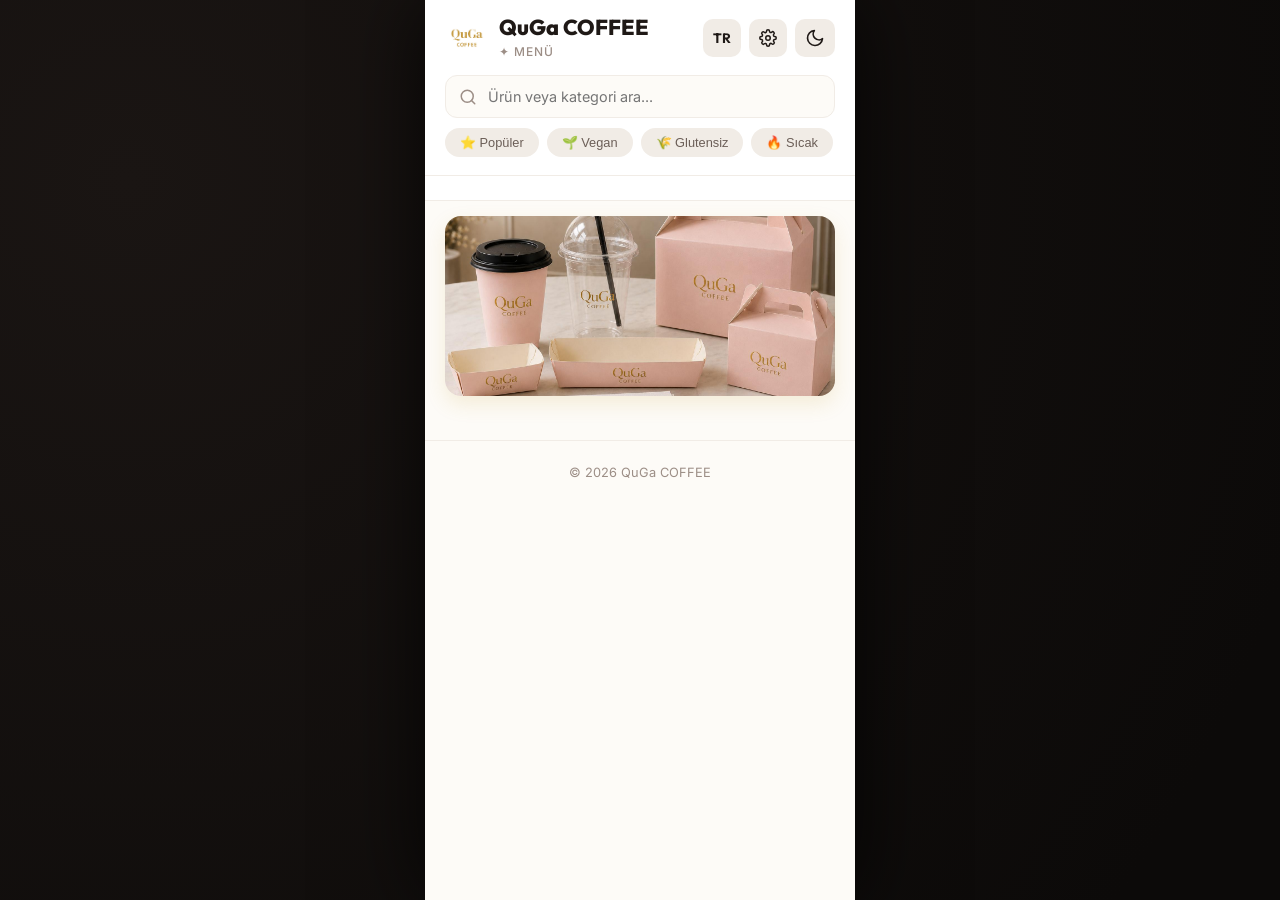
==== commit ac157d8c: "Admin panel: ürün ekleme ve çıkarma desteği eklendi" ====
--- a/index.html
+++ b/index.html
@@ -257,9 +257,109 @@
           </div>
 
           <!-- ── SAVE ── -->
-          <button class="btn-admin-save" id="btn-admin-edit-save">
+           <button class="btn-admin-save" id="btn-admin-edit-save">
             <svg viewBox="0 0 24 24" width="18" height="18" fill="none" stroke="currentColor" stroke-width="2.5" stroke-linecap="round" stroke-linejoin="round"><polyline points="20 6 9 17 4 12"/></svg>
             Değişiklikleri Kaydet
+          </button>
+
+        </div>
+      </div>
+
+      <!-- ════════════════════════════════════════════════
+           ADMIN ITEM ADD MODAL
+           ════════════════════════════════════════════════ -->
+      <div class="modal-overlay" id="admin-add-modal">
+        <div class="modal-sheet admin-edit-sheet">
+
+          <div class="modal-header">
+            <div>
+              <div class="admin-edit-cat-label">Yeni Ürün</div>
+              <h2 class="admin-edit-product-name">Menüye Yeni Ürün Ekle</h2>
+            </div>
+            <button class="modal-close" id="btn-close-admin-add">
+              <svg viewBox="0 0 24 24" width="20" height="20" fill="none" stroke="currentColor" stroke-width="2" stroke-linecap="round" stroke-linejoin="round"><line x1="18" y1="6" x2="6" y2="18"/><line x1="6" y1="6" x2="18" y2="18"/></svg>
+            </button>
+          </div>
+
+          <!-- ── CATEGORY ── -->
+          <div class="edit-section">
+            <div class="edit-section-title">
+              Kategori
+            </div>
+            <select id="add-category" class="edit-input" style="width: 100%; padding: 10px; border-radius: 8px; border: 1px solid var(--border-color); background: var(--card-bg); color: var(--text-primary); font-family: inherit;">
+              <!-- Will be populated dynamically with JS -->
+            </select>
+          </div>
+
+          <!-- ── IMAGE SECTION ── -->
+          <div class="edit-section">
+            <div class="edit-section-title">
+              <svg viewBox="0 0 24 24" width="15" height="15" fill="none" stroke="currentColor" stroke-width="2" stroke-linecap="round" stroke-linejoin="round"><rect x="3" y="3" width="18" height="18" rx="2"/><circle cx="8.5" cy="8.5" r="1.5"/><polyline points="21 15 16 10 5 21"/></svg>
+              Ürün Görseli
+            </div>
+
+            <div class="edit-img-preview-wrap" id="add-img-preview-wrap">
+              <img id="add-img-preview" src="https://images.unsplash.com/photo-1509042239860-f550ce710b93?w=500&auto=format&fit=crop&q=60" alt="Önizleme">
+              <div class="edit-img-overlay">
+                <label for="add-img-file" class="edit-img-change-btn">
+                  <svg viewBox="0 0 24 24" width="16" height="16" fill="none" stroke="currentColor" stroke-width="2.5" stroke-linecap="round" stroke-linejoin="round"><path d="M21 15v4a2 2 0 0 1-2 2H5a2 2 0 0 1-2-2v-4"/><polyline points="17 8 12 3 7 8"/><line x1="12" y1="3" x2="12" y2="15"/></svg>
+                  Galeriden Seç
+                </label>
+              </div>
+            </div>
+
+            <input type="file" id="add-img-file" accept="image/*" style="display:none">
+
+            <div class="edit-img-url-row">
+              <span class="or-divider">veya URL girin</span>
+              <input type="url" id="add-image-url" placeholder="https://örnek.com/resim.jpg">
+            </div>
+          </div>
+
+          <!-- ── PRICE ── -->
+          <div class="edit-section">
+            <div class="edit-section-title">
+              <svg viewBox="0 0 24 24" width="15" height="15" fill="none" stroke="currentColor" stroke-width="2" stroke-linecap="round" stroke-linejoin="round"><line x1="12" y1="1" x2="12" y2="23"/><path d="M17 5H9.5a3.5 3.5 0 0 0 0 7h5a3.5 3.5 0 0 1 0 7H6"/></svg>
+              Fiyat
+            </div>
+            <div class="edit-price-row">
+              <input type="number" id="add-price" placeholder="0" min="0" step="1" class="edit-price-input">
+              <span class="price-currency">TL</span>
+            </div>
+          </div>
+
+          <!-- ── NAMES ── -->
+          <div class="edit-section">
+            <div class="edit-section-title">
+              <svg viewBox="0 0 24 24" width="15" height="15" fill="none" stroke="currentColor" stroke-width="2" stroke-linecap="round" stroke-linejoin="round"><path d="M12 20h9"/><path d="M16.5 3.5a2.121 2.121 0 0 1 3 3L7 19l-4 1 1-4L16.5 3.5z"/></svg>
+              Ürün Adı
+            </div>
+            <div class="edit-lang-tabs">
+              <button class="edit-lang-tab active" data-lang="tr" id="add-name-tab-tr">TR</button>
+              <button class="edit-lang-tab" data-lang="en" id="add-name-tab-en">EN</button>
+            </div>
+            <input type="text" id="add-name-tr" placeholder="Türkçe ürün adı" class="edit-input" data-name-lang="tr">
+            <input type="text" id="add-name-en" placeholder="English product name" class="edit-input hidden" data-name-lang="en">
+          </div>
+
+          <!-- ── DESCRIPTIONS ── -->
+          <div class="edit-section">
+            <div class="edit-section-title">
+              <svg viewBox="0 0 24 24" width="15" height="15" fill="none" stroke="currentColor" stroke-width="2" stroke-linecap="round" stroke-linejoin="round"><line x1="17" y1="10" x2="3" y2="10"/><line x1="21" y1="6" x2="3" y2="6"/><line x1="21" y1="14" x2="3" y2="14"/><line x1="17" y1="18" x2="3" y2="18"/></svg>
+              Açıklama
+            </div>
+            <div class="edit-lang-tabs">
+              <button class="edit-lang-tab active" data-lang="tr" id="add-desc-tab-tr">TR</button>
+              <button class="edit-lang-tab" data-lang="en" id="add-desc-tab-en">EN</button>
+            </div>
+            <textarea id="add-desc-tr" placeholder="Türkçe açıklama" class="edit-textarea" rows="3" data-desc-lang="tr"></textarea>
+            <textarea id="add-desc-en" placeholder="English description" class="edit-textarea hidden" rows="3" data-desc-lang="en"></textarea>
+          </div>
+
+          <!-- ── SAVE ── -->
+          <button class="btn-admin-save" id="btn-admin-add-save">
+            <svg viewBox="0 0 24 24" width="18" height="18" fill="none" stroke="currentColor" stroke-width="2.5" stroke-linecap="round" stroke-linejoin="round"><line x1="12" y1="5" x2="12" y2="19"/><line x1="5" y1="12" x2="19" y2="12"/></svg>
+            Ürünü Ekle
           </button>
 
         </div>
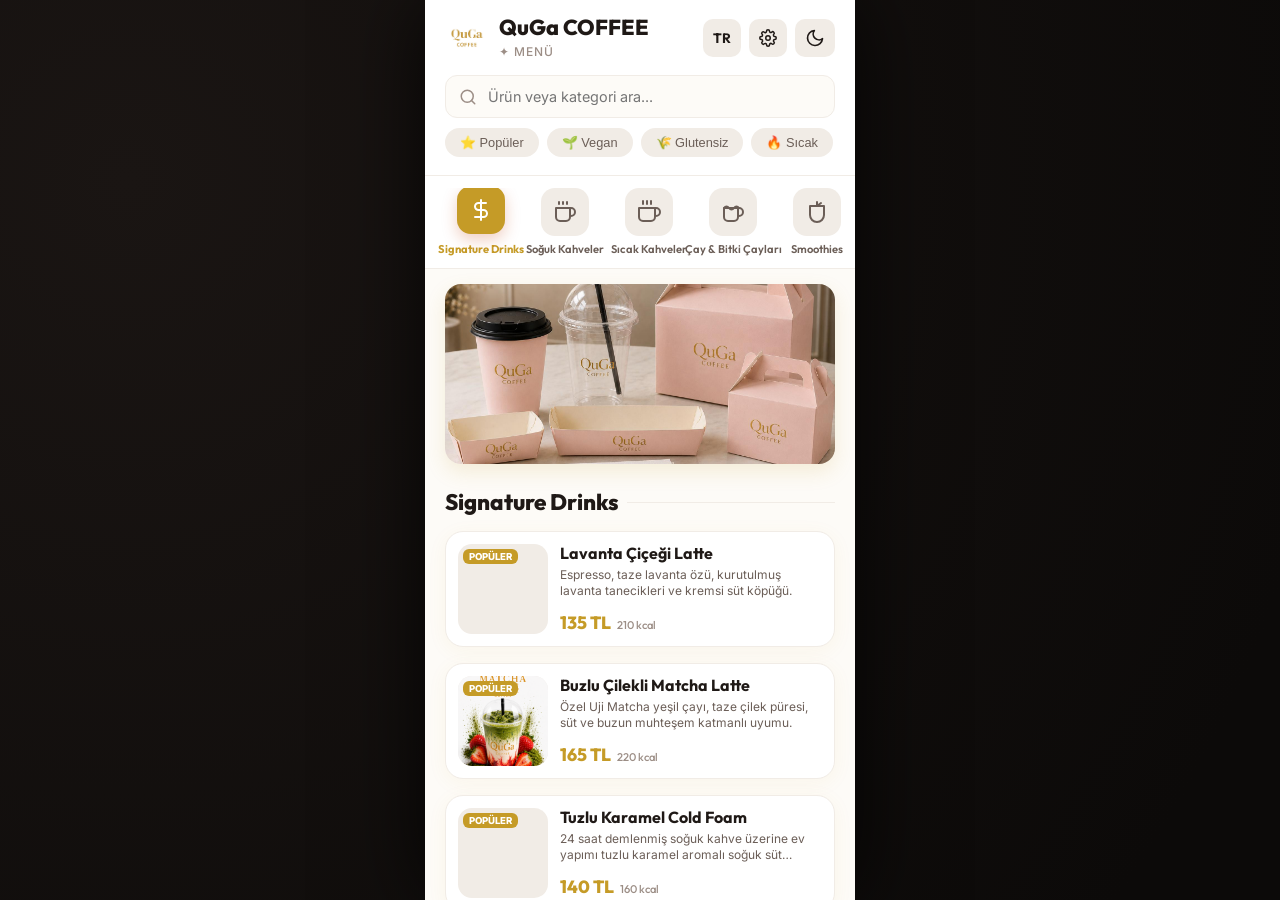
==== commit 4d9cfc91: "Admin panel: artı butonu eklendi, üst üste binme hatası düzeltildi" ====
--- a/index.html
+++ b/index.html
@@ -141,9 +141,15 @@
               <span class="admin-badge">ADMIN</span>
               <span class="admin-panel-title">Menü Yönetimi</span>
             </div>
-            <button class="modal-close" id="btn-close-admin-panel">
-              <svg viewBox="0 0 24 24" width="20" height="20" fill="none" stroke="currentColor" stroke-width="2" stroke-linecap="round" stroke-linejoin="round"><line x1="18" y1="6" x2="6" y2="18"/><line x1="6" y1="6" x2="18" y2="18"/></svg>
-            </button>
+            <div style="display:flex;gap:8px;align-items:center">
+              <button class="btn-add-product" id="btn-open-add-product" title="Yeni Ürün Ekle" style="display: flex; align-items: center; gap: 4px; padding: 6px 12px; background: var(--accent-gold); color: #1F1916; border: none; border-radius: 20px; font-size: 0.8rem; font-weight: 700; cursor: pointer; transition: transform 0.2s;">
+                <svg viewBox="0 0 24 24" width="16" height="16" fill="none" stroke="currentColor" stroke-width="2.5" stroke-linecap="round" stroke-linejoin="round"><line x1="12" y1="5" x2="12" y2="19"/><line x1="5" y1="12" x2="19" y2="12"/></svg>
+                Ürün Ekle
+              </button>
+              <button class="modal-close" id="btn-close-admin-panel">
+                <svg viewBox="0 0 24 24" width="20" height="20" fill="none" stroke="currentColor" stroke-width="2" stroke-linecap="round" stroke-linejoin="round"><line x1="18" y1="6" x2="6" y2="18"/><line x1="6" y1="6" x2="18" y2="18"/></svg>
+              </button>
+            </div>
           </div>
 
           <!-- Category filter tabs inside panel -->
--- a/app.css
+++ b/app.css
@@ -1385,3 +1385,7 @@
   border: 2px solid white;
   box-shadow: 0 1px 4px rgba(0,0,0,0.3);
 }
+
+#admin-edit-modal, #admin-add-modal {
+  z-index: 600;
+}
